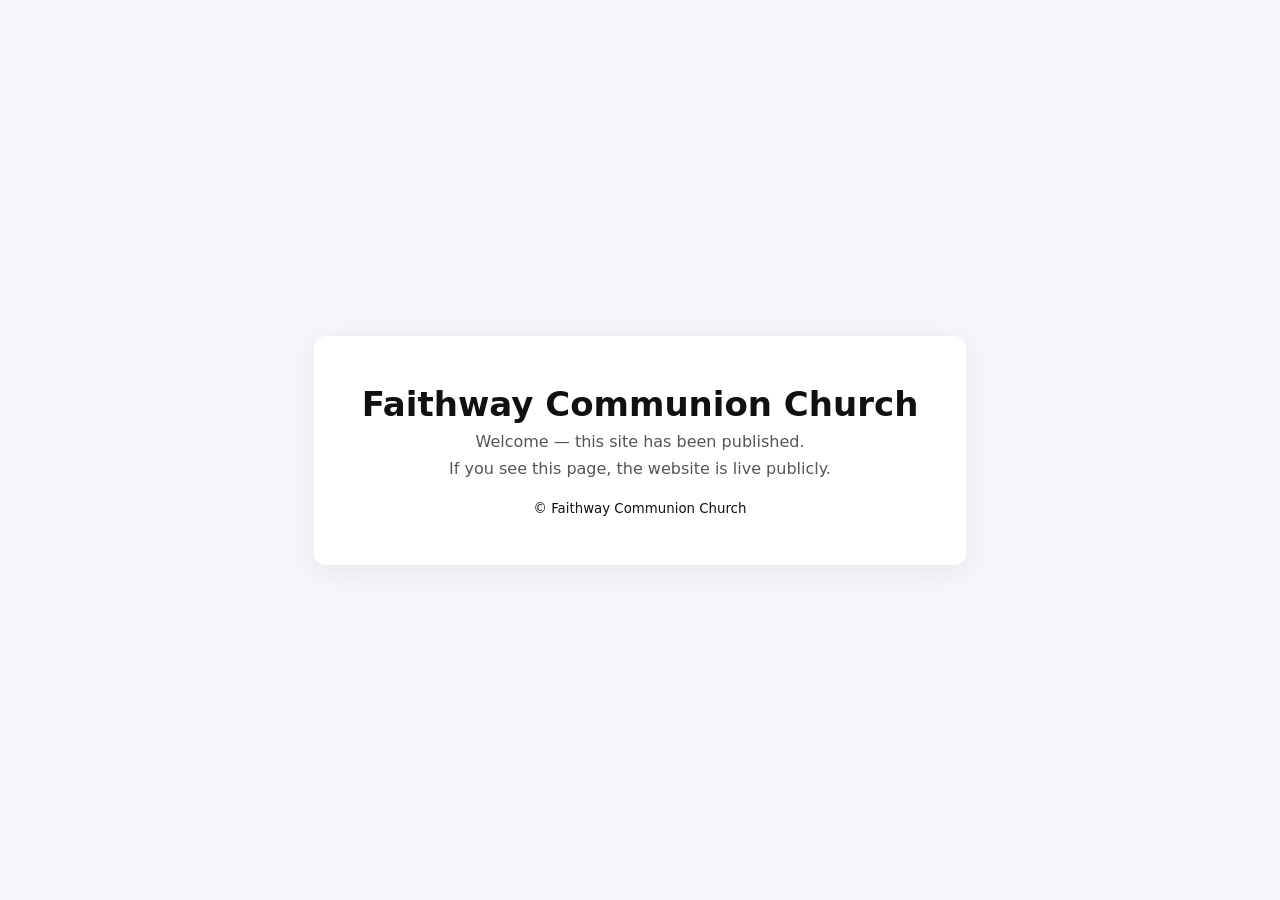
==== index.html @ e1123941 "chore(site): publish scaffold" ====
<!doctype html>
<html lang="en">
  <head>
    <meta charset="utf-8" />
    <meta name="viewport" content="width=device-width,initial-scale=1" />
    <title>Faithway Communion Church</title>
    <link rel="stylesheet" href="styles.css">
  </head>
  <body>
    <main class="wrap">
      <h1>Faithway Communion Church</h1>
      <p>Welcome — this site has been published.</p>
      <p>If you see this page, the website is live publicly.</p>
      <footer>
        <small>© Faithway Communion Church</small>
      </footer>
    </main>
  </body>
</html>
---- styles.css ----
:root{--bg:#f7f7fb;--fg:#111;--muted:#555}
*{box-sizing:border-box}body{font-family:Inter,system-ui,Segoe UI,Roboto,"Helvetica Neue",Arial,sans-serif;margin:0;background:var(--bg);color:var(--fg);display:flex;min-height:100vh;align-items:center;justify-content:center}
.wrap{max-width:720px;padding:48px;text-align:center;background:#fff;border-radius:12px;box-shadow:0 6px 30px rgba(16,24,40,.08)}
h1{margin:0 0 8px;font-size:34px}
p{color:var(--muted);margin:8px 0}
footer{margin-top:20px}
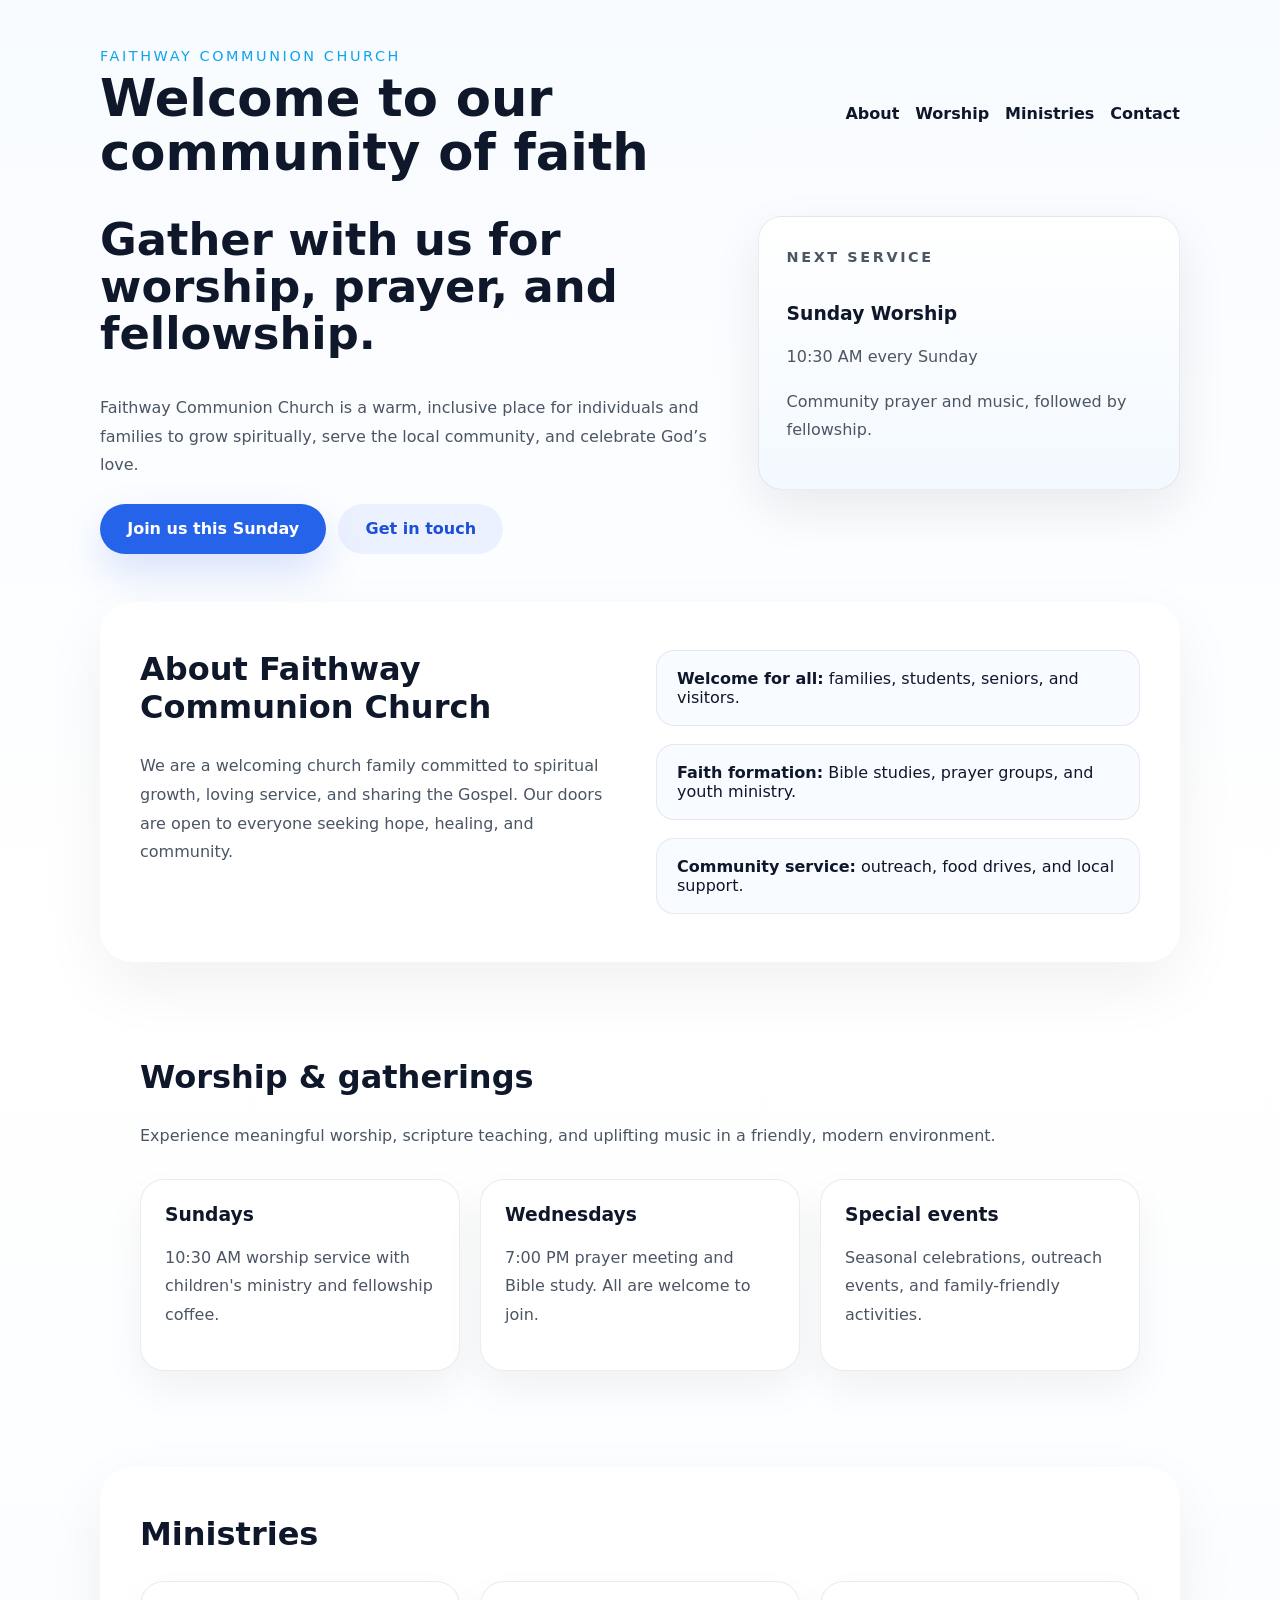
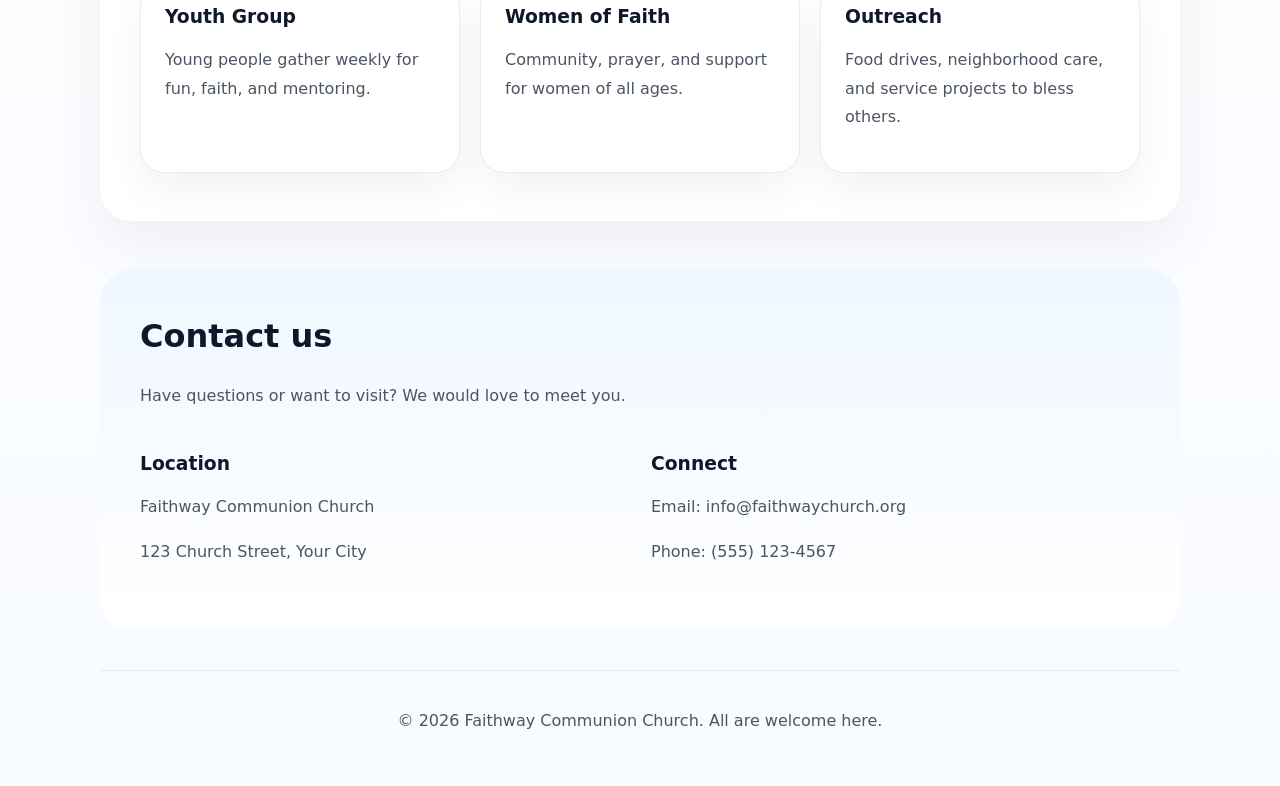
==== commit 2c0ef5b7: "feat: expand site into full church homepage" ====
--- a/index.html
+++ b/index.html
@@ -2,18 +2,122 @@
 <html lang="en">
   <head>
     <meta charset="utf-8" />
-    <meta name="viewport" content="width=device-width,initial-scale=1" />
+    <meta name="viewport" content="width=device-width, initial-scale=1" />
     <title>Faithway Communion Church</title>
-    <link rel="stylesheet" href="styles.css">
+    <meta name="description" content="Faithway Communion Church is a welcoming community of faith, worship, and service. Join us for worship, ministry events, and spiritual growth." />
+    <link rel="stylesheet" href="styles.css" />
   </head>
   <body>
-    <main class="wrap">
-      <h1>Faithway Communion Church</h1>
-      <p>Welcome — this site has been published.</p>
-      <p>If you see this page, the website is live publicly.</p>
-      <footer>
-        <small>© Faithway Communion Church</small>
+    <div class="page-shell">
+      <header class="site-header">
+        <div class="brand">
+          <p class="eyebrow">Faithway Communion Church</p>
+          <h1>Welcome to our community of faith</h1>
+        </div>
+        <nav class="site-nav" aria-label="Main navigation">
+          <a href="#about">About</a>
+          <a href="#worship">Worship</a>
+          <a href="#ministries">Ministries</a>
+          <a href="#contact">Contact</a>
+        </nav>
+      </header>
+
+      <main>
+        <section class="hero">
+          <div>
+            <h2>Gather with us for worship, prayer, and fellowship.</h2>
+            <p>Faithway Communion Church is a warm, inclusive place for individuals and families to grow spiritually, serve the local community, and celebrate God’s love.</p>
+            <div class="hero-actions">
+              <a class="button button-primary" href="#worship">Join us this Sunday</a>
+              <a class="button button-secondary" href="#contact">Get in touch</a>
+            </div>
+          </div>
+          <div class="hero-card">
+            <p class="card-label">Next service</p>
+            <h3>Sunday Worship</h3>
+            <p>10:30 AM every Sunday</p>
+            <p>Community prayer and music, followed by fellowship.</p>
+          </div>
+        </section>
+
+        <section id="about" class="section section-light">
+          <div class="section-grid">
+            <div>
+              <h2>About Faithway Communion Church</h2>
+              <p>We are a welcoming church family committed to spiritual growth, loving service, and sharing the Gospel. Our doors are open to everyone seeking hope, healing, and community.</p>
+            </div>
+            <div>
+              <ul class="feature-list">
+                <li><strong>Welcome for all:</strong> families, students, seniors, and visitors.</li>
+                <li><strong>Faith formation:</strong> Bible studies, prayer groups, and youth ministry.</li>
+                <li><strong>Community service:</strong> outreach, food drives, and local support.</li>
+              </ul>
+            </div>
+          </div>
+        </section>
+
+        <section id="worship" class="section section-dark">
+          <div>
+            <h2>Worship & gatherings</h2>
+            <p>Experience meaningful worship, scripture teaching, and uplifting music in a friendly, modern environment.</p>
+            <div class="card-grid">
+              <article class="info-card">
+                <h3>Sundays</h3>
+                <p>10:30 AM worship service with children's ministry and fellowship coffee.</p>
+              </article>
+              <article class="info-card">
+                <h3>Wednesdays</h3>
+                <p>7:00 PM prayer meeting and Bible study. All are welcome to join.</p>
+              </article>
+              <article class="info-card">
+                <h3>Special events</h3>
+                <p>Seasonal celebrations, outreach events, and family-friendly activities.</p>
+              </article>
+            </div>
+          </div>
+        </section>
+
+        <section id="ministries" class="section section-light">
+          <h2>Ministries</h2>
+          <div class="card-grid">
+            <article class="feature-card">
+              <h3>Youth Group</h3>
+              <p>Young people gather weekly for fun, faith, and mentoring.</p>
+            </article>
+            <article class="feature-card">
+              <h3>Women of Faith</h3>
+              <p>Community, prayer, and support for women of all ages.</p>
+            </article>
+            <article class="feature-card">
+              <h3>Outreach</h3>
+              <p>Food drives, neighborhood care, and service projects to bless others.</p>
+            </article>
+          </div>
+        </section>
+
+        <section id="contact" class="section section-cta">
+          <div>
+            <h2>Contact us</h2>
+            <p>Have questions or want to visit? We would love to meet you.</p>
+            <div class="contact-grid">
+              <div>
+                <h3>Location</h3>
+                <p>Faithway Communion Church</p>
+                <p>123 Church Street, Your City</p>
+              </div>
+              <div>
+                <h3>Connect</h3>
+                <p>Email: info@faithwaychurch.org</p>
+                <p>Phone: (555) 123-4567</p>
+              </div>
+            </div>
+          </div>
+        </section>
+      </main>
+
+      <footer class="site-footer">
+        <p>© 2026 Faithway Communion Church. All are welcome here.</p>
       </footer>
-    </main>
+    </div>
   </body>
 </html>
--- a/styles.css
+++ b/styles.css
@@ -1,6 +1,264 @@
-:root{--bg:#f7f7fb;--fg:#111;--muted:#555}
-*{box-sizing:border-box}body{font-family:Inter,system-ui,Segoe UI,Roboto,"Helvetica Neue",Arial,sans-serif;margin:0;background:var(--bg);color:var(--fg);display:flex;min-height:100vh;align-items:center;justify-content:center}
-.wrap{max-width:720px;padding:48px;text-align:center;background:#fff;border-radius:12px;box-shadow:0 6px 30px rgba(16,24,40,.08)}
-h1{margin:0 0 8px;font-size:34px}
-p{color:var(--muted);margin:8px 0}
-footer{margin-top:20px}
+:root {
+  --bg: #f8fbff;
+  --surface: #ffffff;
+  --surface-strong: #eef4ff;
+  --text: #0f172a;
+  --muted: #4b5563;
+  --primary: #2563eb;
+  --primary-dark: #1d4ed8;
+  --accent: #0ea5e9;
+  --border: rgba(15, 23, 42, 0.08);
+  --radius: 24px;
+}
+
+* {
+  box-sizing: border-box;
+}
+
+html {
+  scroll-behavior: smooth;
+}
+
+body {
+  margin: 0;
+  font-family: Inter, system-ui, -apple-system, BlinkMacSystemFont, "Segoe UI", sans-serif;
+  background: linear-gradient(180deg, #f8fbff 0%, #ffffff 40%, #f8fbff 100%);
+  color: var(--text);
+  min-height: 100vh;
+}
+
+img {
+  max-width: 100%;
+  display: block;
+}
+
+.page-shell {
+  max-width: 1120px;
+  margin: 0 auto;
+  padding: 24px 20px 40px;
+}
+
+.site-header {
+  display: flex;
+  flex-wrap: wrap;
+  justify-content: space-between;
+  gap: 24px;
+  align-items: center;
+  padding: 24px 0 12px;
+}
+
+.brand {
+  max-width: 640px;
+}
+
+.eyebrow {
+  margin: 0 0 8px;
+  font-size: 0.9rem;
+  letter-spacing: 0.18em;
+  text-transform: uppercase;
+  color: var(--accent);
+}
+
+.site-header h1 {
+  margin: 0;
+  font-size: clamp(2.2rem, 4vw, 3.5rem);
+  line-height: 1.05;
+}
+
+.site-nav {
+  display: flex;
+  flex-wrap: wrap;
+  gap: 16px;
+}
+
+.site-nav a {
+  color: var(--text);
+  text-decoration: none;
+  font-weight: 600;
+}
+
+.hero {
+  display: grid;
+  gap: 24px;
+  grid-template-columns: minmax(0, 1.5fr) minmax(300px, 1fr);
+  align-items: start;
+  margin-top: 24px;
+}
+
+.hero h2 {
+  margin-top: 0;
+  font-size: clamp(2rem, 4vw, 2.8rem);
+  line-height: 1.05;
+}
+
+.hero p {
+  max-width: 640px;
+  color: var(--muted);
+  line-height: 1.8;
+}
+
+.hero-actions {
+  display: flex;
+  flex-wrap: wrap;
+  gap: 12px;
+  margin-top: 24px;
+}
+
+.button {
+  display: inline-flex;
+  align-items: center;
+  justify-content: center;
+  padding: 0.95rem 1.7rem;
+  border-radius: 999px;
+  text-decoration: none;
+  font-weight: 700;
+  transition: transform 0.2s ease, box-shadow 0.2s ease;
+}
+
+.button:hover {
+  transform: translateY(-1px);
+}
+
+.button-primary {
+  background: var(--primary);
+  color: #fff;
+  box-shadow: 0 18px 40px rgba(37, 99, 235, 0.18);
+}
+
+.button-secondary {
+  background: rgba(37, 99, 235, 0.08);
+  color: var(--primary-dark);
+}
+
+.hero-card {
+  background: linear-gradient(180deg, #ffffff 0%, #f3f9ff 100%);
+  border: 1px solid var(--border);
+  border-radius: var(--radius);
+  box-shadow: 0 20px 50px rgba(15, 23, 42, 0.08);
+  padding: 28px;
+}
+
+.card-label {
+  margin: 0 0 14px;
+  display: inline-flex;
+  font-size: 0.9rem;
+  font-weight: 700;
+  color: var(--accent);
+  text-transform: uppercase;
+  letter-spacing: 0.18em;
+}
+
+.section {
+  margin-top: 48px;
+  padding: 42px 0;
+}
+
+.section-light {
+  background: #fff;
+  border-radius: 32px;
+  padding: 48px 40px;
+  box-shadow: 0 24px 64px rgba(15, 23, 42, 0.06);
+}
+
+.section-dark {
+  padding: 48px 40px;
+}
+
+.section h2 {
+  margin-top: 0;
+  font-size: 2rem;
+}
+
+.section p {
+  color: var(--muted);
+  line-height: 1.8;
+}
+
+.section-grid {
+  display: grid;
+  gap: 32px;
+  grid-template-columns: repeat(2, minmax(0, 1fr));
+}
+
+.feature-list {
+  list-style: none;
+  padding: 0;
+  margin: 0;
+  display: grid;
+  gap: 18px;
+}
+
+.feature-list li {
+  background: #f8fbff;
+  border: 1px solid var(--border);
+  border-radius: 18px;
+  padding: 18px 20px;
+  color: var(--text);
+}
+
+.card-grid {
+  display: grid;
+  gap: 20px;
+  grid-template-columns: repeat(auto-fit, minmax(220px, 1fr));
+  margin-top: 28px;
+}
+
+.info-card,
+.feature-card {
+  background: #fff;
+  border: 1px solid var(--border);
+  border-radius: 24px;
+  padding: 24px;
+  box-shadow: 0 18px 40px rgba(15, 23, 42, 0.05);
+}
+
+.info-card h3,
+.feature-card h3 {
+  margin-top: 0;
+}
+
+.section-cta {
+  background: linear-gradient(180deg, #eff7ff 0%, #ffffff 100%);
+  border-radius: 32px;
+  padding: 48px 40px;
+}
+
+.contact-grid {
+  display: grid;
+  gap: 22px;
+  grid-template-columns: repeat(auto-fit, minmax(240px, 1fr));
+  margin-top: 24px;
+}
+
+.site-footer {
+  margin-top: 40px;
+  padding-top: 24px;
+  border-top: 1px solid rgba(15, 23, 42, 0.08);
+  text-align: center;
+  color: var(--muted);
+}
+
+@media (max-width: 840px) {
+  .hero {
+    grid-template-columns: 1fr;
+  }
+
+  .section-grid {
+    grid-template-columns: 1fr;
+  }
+}
+
+@media (max-width: 640px) {
+  .site-header {
+    padding-top: 0;
+  }
+
+  .site-nav {
+    width: 100%;
+    justify-content: start;
+  }
+
+  .hero-card {
+    padding: 22px;
+  }
+}
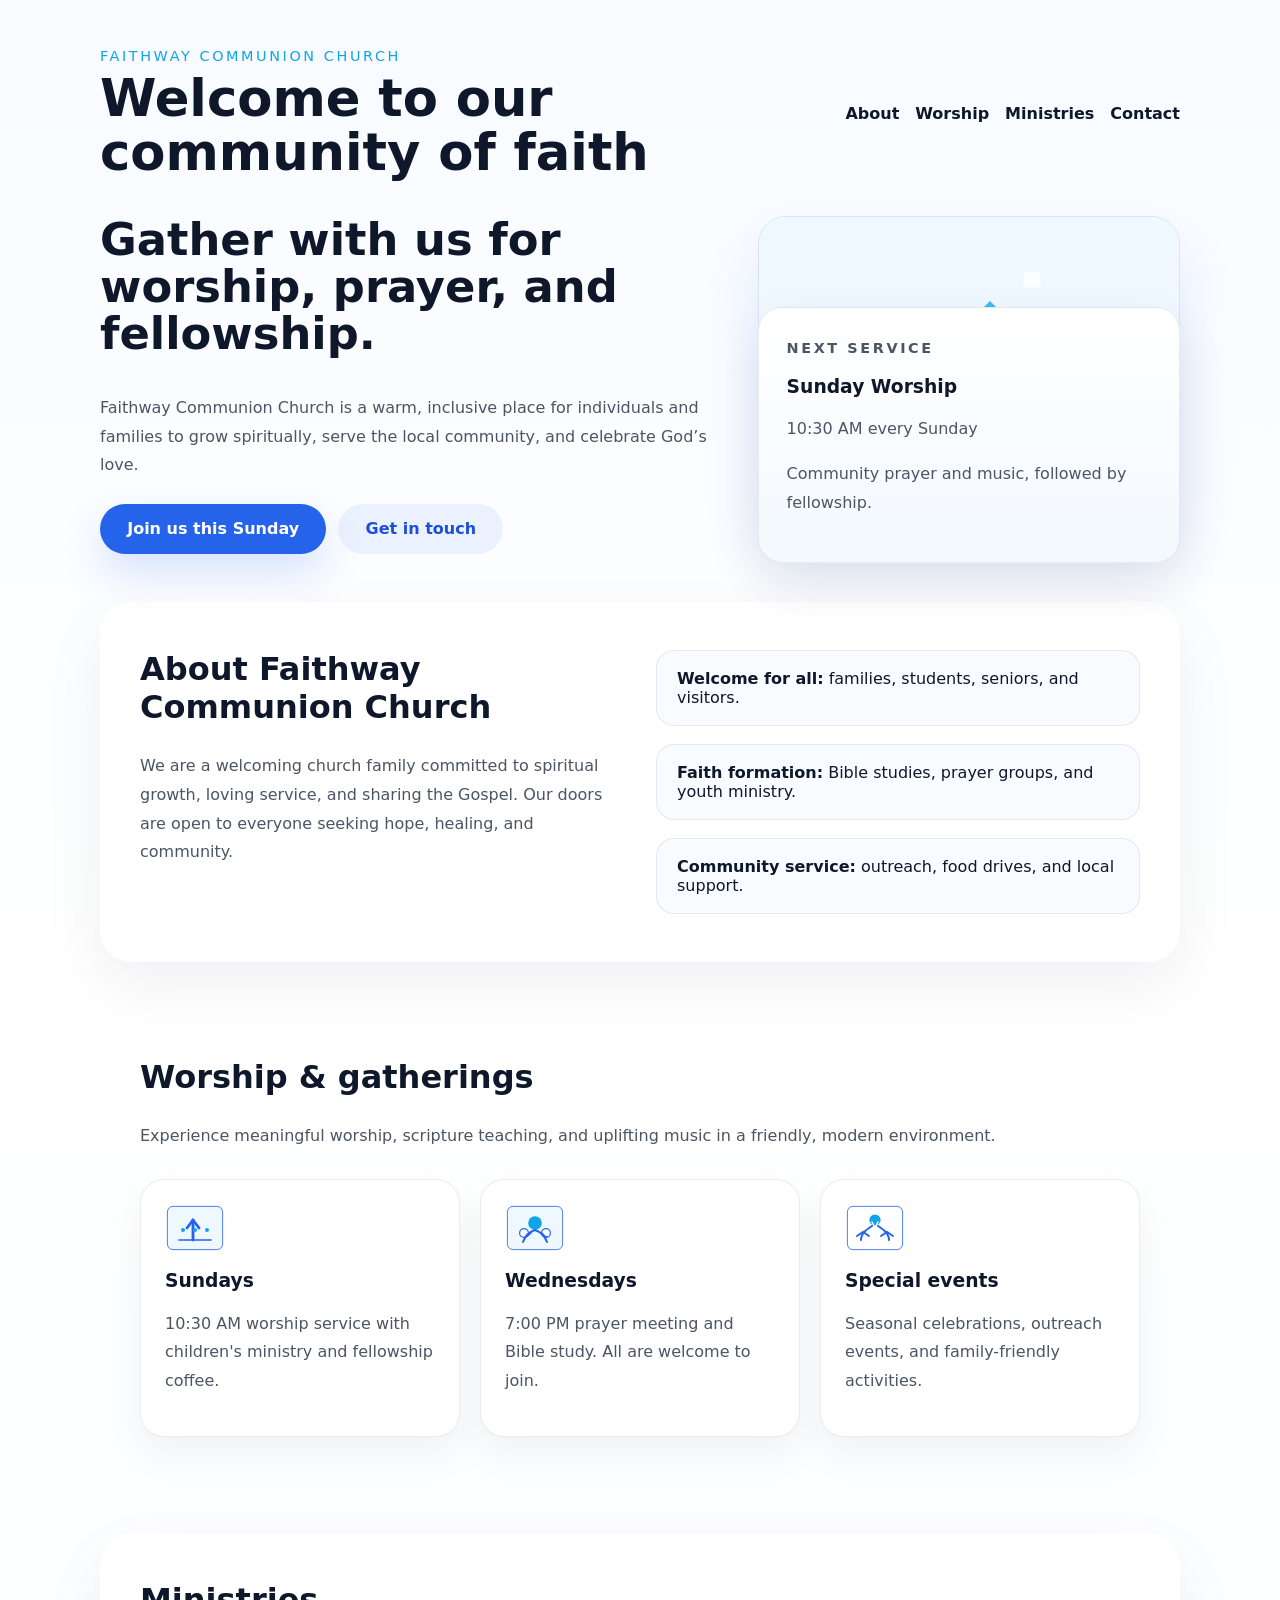
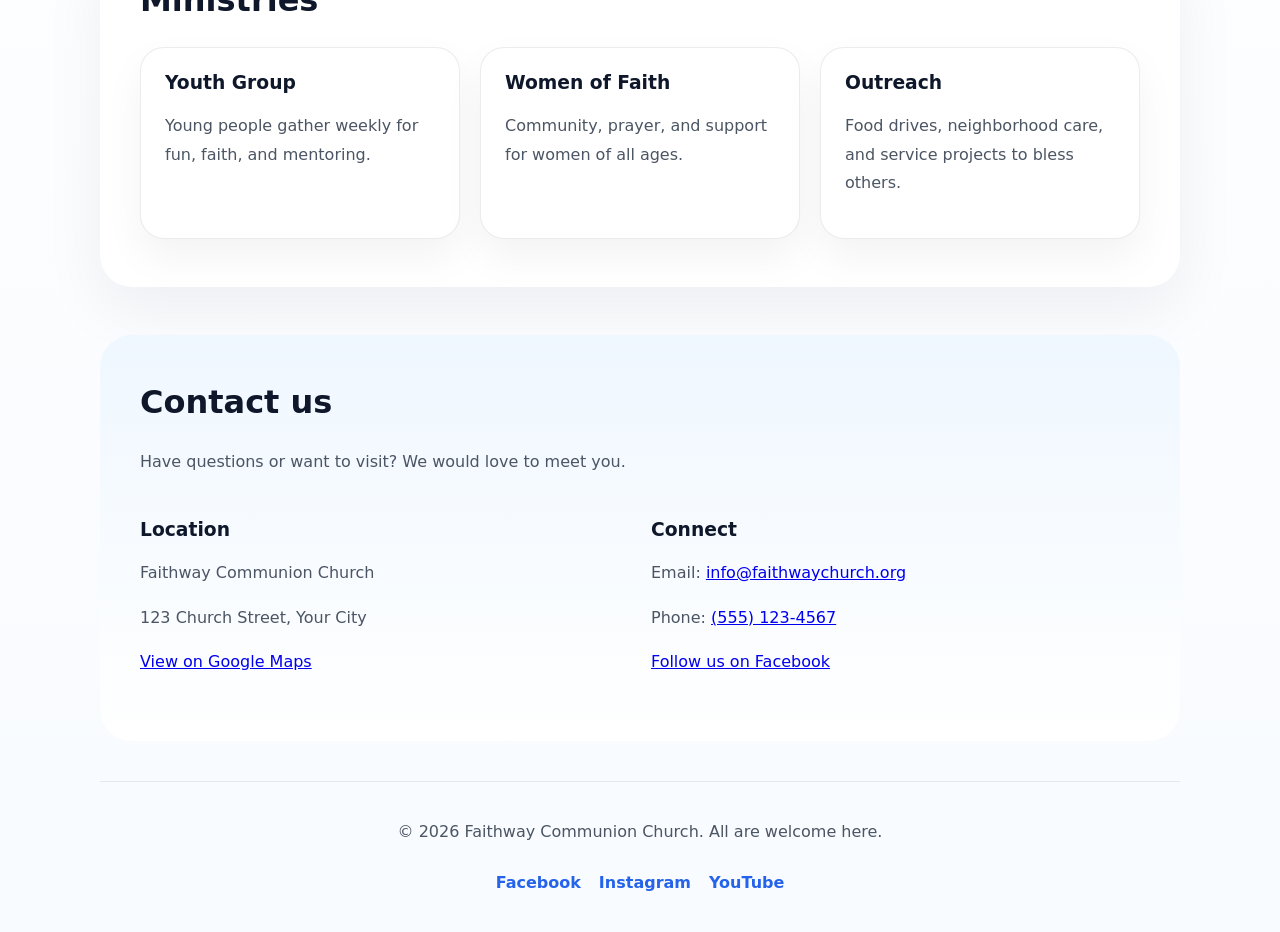
==== commit b63426a1: "feat: include site images and external links for full planned design" ====
--- a/index.html
+++ b/index.html
@@ -32,11 +32,14 @@
               <a class="button button-secondary" href="#contact">Get in touch</a>
             </div>
           </div>
-          <div class="hero-card">
-            <p class="card-label">Next service</p>
-            <h3>Sunday Worship</h3>
-            <p>10:30 AM every Sunday</p>
-            <p>Community prayer and music, followed by fellowship.</p>
+          <div class="hero-visual">
+            <img src="assets/hero.svg" alt="Illustration of a church community" />
+            <div class="hero-card">
+              <p class="card-label">Next service</p>
+              <h3>Sunday Worship</h3>
+              <p>10:30 AM every Sunday</p>
+              <p>Community prayer and music, followed by fellowship.</p>
+            </div>
           </div>
         </section>
 
@@ -62,14 +65,17 @@
             <p>Experience meaningful worship, scripture teaching, and uplifting music in a friendly, modern environment.</p>
             <div class="card-grid">
               <article class="info-card">
+                <img src="assets/worship.svg" alt="Worship icon" class="card-icon" />
                 <h3>Sundays</h3>
                 <p>10:30 AM worship service with children's ministry and fellowship coffee.</p>
               </article>
               <article class="info-card">
+                <img src="assets/community.svg" alt="Community icon" class="card-icon" />
                 <h3>Wednesdays</h3>
                 <p>7:00 PM prayer meeting and Bible study. All are welcome to join.</p>
               </article>
               <article class="info-card">
+                <img src="assets/outreach.svg" alt="Outreach icon" class="card-icon" />
                 <h3>Special events</h3>
                 <p>Seasonal celebrations, outreach events, and family-friendly activities.</p>
               </article>
@@ -104,11 +110,13 @@
                 <h3>Location</h3>
                 <p>Faithway Communion Church</p>
                 <p>123 Church Street, Your City</p>
+                <p><a href="https://maps.google.com?q=123+Church+Street" target="_blank" rel="noopener">View on Google Maps</a></p>
               </div>
               <div>
                 <h3>Connect</h3>
-                <p>Email: info@faithwaychurch.org</p>
-                <p>Phone: (555) 123-4567</p>
+                <p>Email: <a href="mailto:info@faithwaychurch.org">info@faithwaychurch.org</a></p>
+                <p>Phone: <a href="tel:+15551234567">(555) 123-4567</a></p>
+                <p><a href="https://www.facebook.com/faithwaycommunionchurch" target="_blank" rel="noopener">Follow us on Facebook</a></p>
               </div>
             </div>
           </div>
@@ -116,7 +124,14 @@
       </main>
 
       <footer class="site-footer">
-        <p>© 2026 Faithway Communion Church. All are welcome here.</p>
+        <div class="footer-grid">
+          <p>© 2026 Faithway Communion Church. All are welcome here.</p>
+          <div class="social-links">
+            <a href="https://www.facebook.com/faithwaycommunionchurch" target="_blank" rel="noopener">Facebook</a>
+            <a href="https://www.instagram.com/faithwaycommunionchurch" target="_blank" rel="noopener">Instagram</a>
+            <a href="https://www.youtube.com" target="_blank" rel="noopener">YouTube</a>
+          </div>
+        </div>
       </footer>
     </div>
   </body>
--- a/styles.css
+++ b/styles.css
@@ -51,6 +51,14 @@
   max-width: 640px;
 }
 
+.site-nav a {
+  transition: color 0.2s ease;
+}
+
+.site-nav a:hover {
+  color: var(--primary);
+}
+
 .eyebrow {
   margin: 0 0 8px;
   font-size: 0.9rem;
@@ -80,7 +88,7 @@
 .hero {
   display: grid;
   gap: 24px;
-  grid-template-columns: minmax(0, 1.5fr) minmax(300px, 1fr);
+  grid-template-columns: minmax(0, 1.5fr) minmax(320px, 1fr);
   align-items: start;
   margin-top: 24px;
 }
@@ -89,6 +97,33 @@
   margin-top: 0;
   font-size: clamp(2rem, 4vw, 2.8rem);
   line-height: 1.05;
+}
+
+.hero-visual {
+  position: relative;
+}
+
+.hero-visual img {
+  width: 100%;
+  border-radius: 28px;
+  border: 1px solid rgba(37, 99, 235, 0.16);
+  box-shadow: 0 30px 60px rgba(37, 99, 235, 0.12);
+}
+
+.hero-card {
+  position: absolute;
+  bottom: -30px;
+  left: 0;
+  right: 0;
+  background: rgba(255, 255, 255, 0.98);
+  border: 1px solid rgba(15, 23, 42, 0.08);
+  border-radius: 28px;
+  padding: 26px;
+  box-shadow: 0 30px 60px rgba(15, 23, 42, 0.08);
+}
+
+.hero-card h3 {
+  margin-top: 0;
 }
 
 .hero p {
@@ -212,6 +247,11 @@
   box-shadow: 0 18px 40px rgba(15, 23, 42, 0.05);
 }
 
+.card-icon {
+  width: 60px;
+  margin-bottom: 18px;
+}
+
 .info-card h3,
 .feature-card h3 {
   margin-top: 0;
@@ -238,6 +278,29 @@
   color: var(--muted);
 }
 
+.footer-grid {
+  display: grid;
+  gap: 16px;
+  justify-items: center;
+}
+
+.social-links {
+  display: flex;
+  gap: 18px;
+  flex-wrap: wrap;
+  justify-content: center;
+}
+
+.social-links a {
+  color: var(--primary);
+  text-decoration: none;
+  font-weight: 600;
+}
+
+.social-links a:hover {
+  text-decoration: underline;
+}
+
 @media (max-width: 840px) {
   .hero {
     grid-template-columns: 1fr;
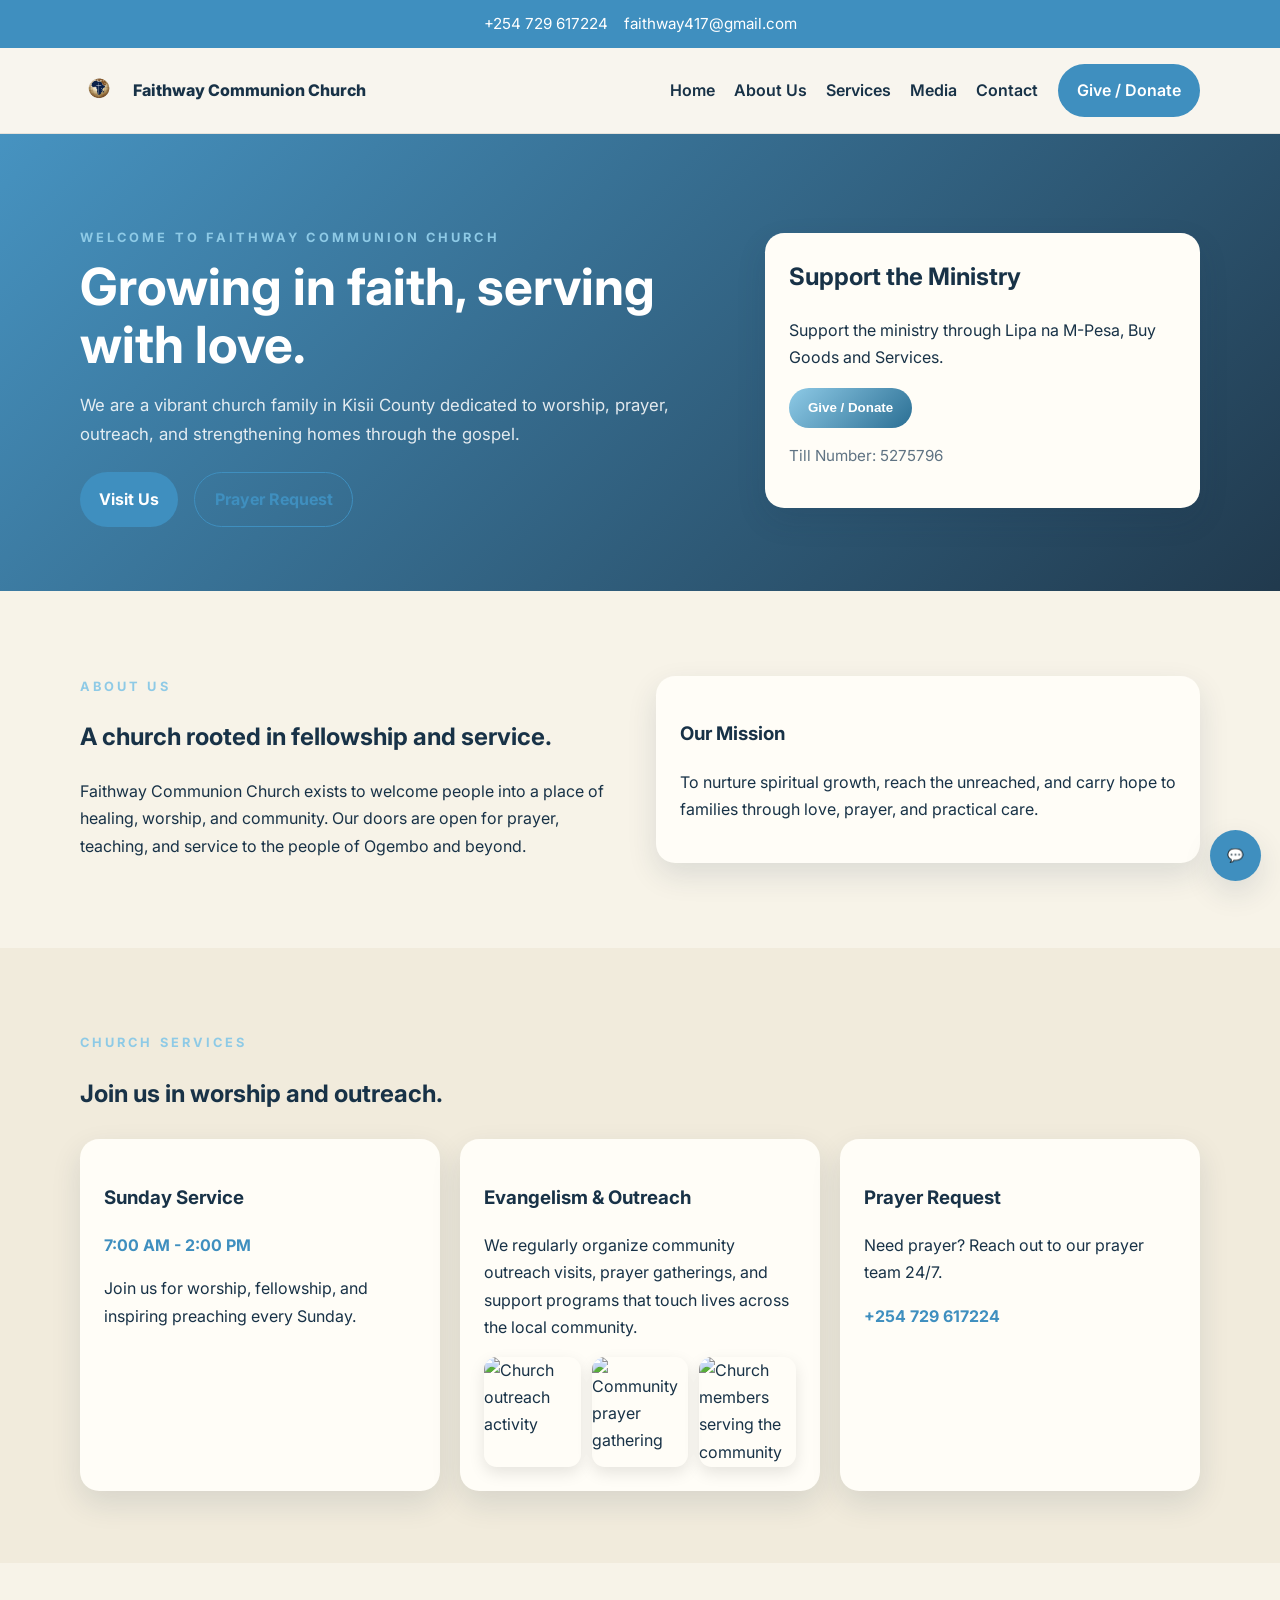
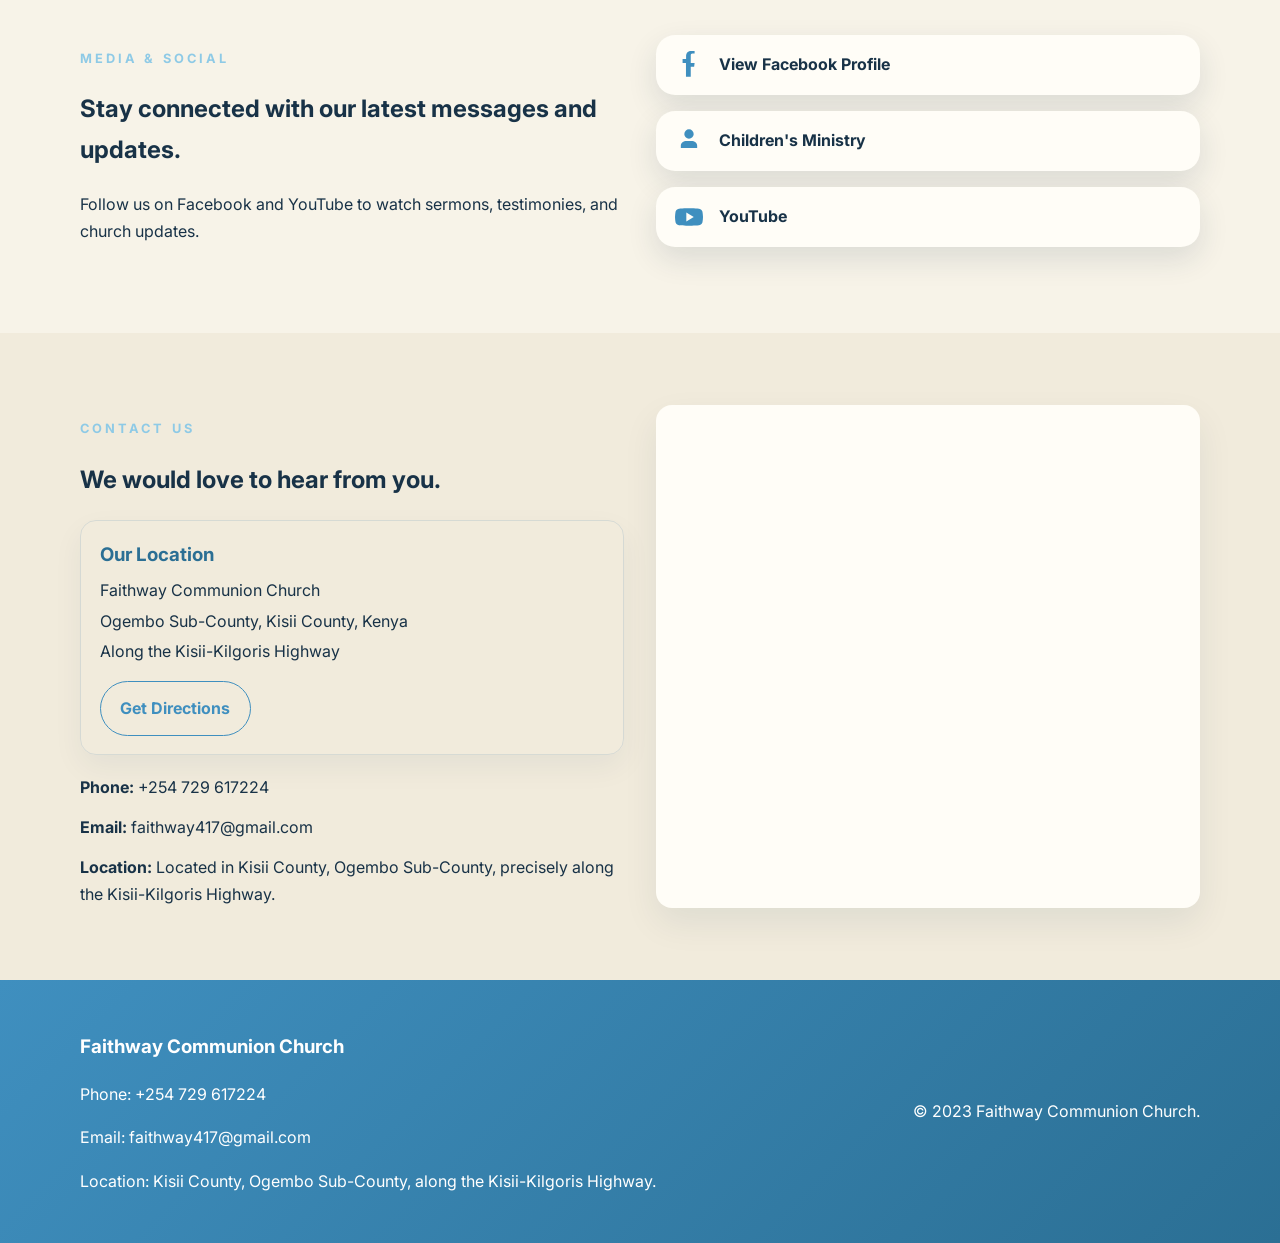
==== commit 58e7ba23: "Restore original site design and publish" ====
--- a/index.html
+++ b/index.html
@@ -1,138 +1,227 @@
-<!doctype html>
+<!DOCTYPE html>
 <html lang="en">
   <head>
-    <meta charset="utf-8" />
-    <meta name="viewport" content="width=device-width, initial-scale=1" />
+    <meta charset="UTF-8" />
+    <meta name="viewport" content="width=device-width, initial-scale=1.0" />
+    <meta
+      name="description"
+      content="Faithway Communion Church is a welcoming place of worship, prayer, outreach, and community service in Ogembo, Kisii County."
+    />
     <title>Faithway Communion Church</title>
-    <meta name="description" content="Faithway Communion Church is a welcoming community of faith, worship, and service. Join us for worship, ministry events, and spiritual growth." />
+    <link rel="preconnect" href="https://fonts.googleapis.com" />
+    <link rel="preconnect" href="https://fonts.gstatic.com" crossorigin />
+    <link
+      href="https://fonts.googleapis.com/css2?family=Inter:wght@400;500;600;700;800&display=swap"
+      rel="stylesheet"
+    />
     <link rel="stylesheet" href="styles.css" />
   </head>
   <body>
-    <div class="page-shell">
-      <header class="site-header">
-        <div class="brand">
-          <p class="eyebrow">Faithway Communion Church</p>
-          <h1>Welcome to our community of faith</h1>
-        </div>
-        <nav class="site-nav" aria-label="Main navigation">
-          <a href="#about">About</a>
-          <a href="#worship">Worship</a>
-          <a href="#ministries">Ministries</a>
+    <header class="site-header">
+      <div class="top-bar">
+        <a href="tel:+254729617224">+254 729 617224</a>
+        <a href="mailto:faithway417@gmail.com">faithway417@gmail.com</a>
+      </div>
+      <nav class="nav container" aria-label="Primary Navigation">
+        <a class="brand" href="#home">
+          <img class="brand-logo" src="company%20logo%20brand%20logo%20alphabet%20logo%20-%20Made%20with%20PosterMyWall.png" alt="Faithway Communion Church logo" />
+          <span>Faithway Communion Church</span>
+        </a>
+        <button class="nav-toggle" aria-expanded="false" aria-label="Toggle navigation">
+          <span></span>
+          <span></span>
+          <span></span>
+        </button>
+        <div class="nav-links">
+          <a href="#home">Home</a>
+          <a href="#about">About Us</a>
+          <a href="#services">Services</a>
+          <a href="#media">Media</a>
           <a href="#contact">Contact</a>
-        </nav>
-      </header>
-
-      <main>
-        <section class="hero">
-          <div>
-            <h2>Gather with us for worship, prayer, and fellowship.</h2>
-            <p>Faithway Communion Church is a warm, inclusive place for individuals and families to grow spiritually, serve the local community, and celebrate God’s love.</p>
+          <a class="donate-btn" href="#donate">Give / Donate</a>
+        </div>
+      </nav>
+    </header>
+
+    <main id="home">
+      <section class="hero">
+        <div class="container hero-content">
+          <div>
+            <p class="eyebrow">Welcome to Faithway Communion Church</p>
+            <h1>Growing in faith, serving with love.</h1>
+            <p class="hero-text">
+              We are a vibrant church family in Kisii County dedicated to worship, prayer,
+              outreach, and strengthening homes through the gospel.
+            </p>
             <div class="hero-actions">
-              <a class="button button-primary" href="#worship">Join us this Sunday</a>
-              <a class="button button-secondary" href="#contact">Get in touch</a>
+              <a class="btn btn-primary" href="#contact">Visit Us</a>
+              <a class="btn btn-secondary" href="#prayer">Prayer Request</a>
             </div>
           </div>
-          <div class="hero-visual">
-            <img src="assets/hero.svg" alt="Illustration of a church community" />
-            <div class="hero-card">
-              <p class="card-label">Next service</p>
-              <h3>Sunday Worship</h3>
-              <p>10:30 AM every Sunday</p>
-              <p>Community prayer and music, followed by fellowship.</p>
+          <div class="hero-card" id="donate">
+            <h2>Support the Ministry</h2>
+            <p>Support the ministry through Lipa na M-Pesa, Buy Goods and Services.</p>
+            <button class="btn btn-gold donate-action">Give / Donate</button>
+            <p class="small-note">Till Number: 5275796</p>
+          </div>
+        </div>
+      </section>
+
+      <section class="section" id="about">
+        <div class="container section-grid">
+          <div>
+            <p class="eyebrow">About Us</p>
+            <h2>A church rooted in fellowship and service.</h2>
+            <p>
+              Faithway Communion Church exists to welcome people into a place of healing,
+              worship, and community. Our doors are open for prayer, teaching, and service
+              to the people of Ogembo and beyond.
+            </p>
+          </div>
+          <div class="info-card">
+            <h3>Our Mission</h3>
+            <p>
+              To nurture spiritual growth, reach the unreached, and carry hope to families
+              through love, prayer, and practical care.
+            </p>
+          </div>
+        </div>
+      </section>
+
+      <section class="section section-alt" id="services">
+        <div class="container">
+          <p class="eyebrow">Church Services</p>
+          <h2>Join us in worship and outreach.</h2>
+          <div class="card-grid">
+            <article class="info-card">
+              <h3>Sunday Service</h3>
+              <p class="service-time">7:00 AM - 2:00 PM</p>
+              <p>Join us for worship, fellowship, and inspiring preaching every Sunday.</p>
+            </article>
+            <article class="info-card">
+              <h3>Evangelism & Outreach</h3>
+              <p>We regularly organize community outreach visits, prayer gatherings, and support programs that touch lives across the local community.</p>
+              <div class="outreach-gallery">
+                <img src="sinto%20(11%20of%20153).jpg" alt="Church outreach activity" />
+                <img src="sinto%20(51%20of%20153).jpg" alt="Community prayer gathering" />
+                <img src="sinto%20(99%20of%20153).jpg" alt="Church members serving the community" />
+              </div>
+            </article>
+            <article class="info-card" id="prayer">
+              <h3>Prayer Request</h3>
+              <p>Need prayer? Reach out to our prayer team 24/7.</p>
+              <a class="phone-link" href="tel:+254729617224">+254 729 617224</a>
+            </article>
+          </div>
+        </div>
+      </section>
+
+      <section class="section" id="media">
+        <div class="container section-grid media-grid">
+          <div>
+            <p class="eyebrow">Media & Social</p>
+            <h2>Stay connected with our latest messages and updates.</h2>
+            <p>
+              Follow us on Facebook and YouTube to watch sermons, testimonies, and church updates.
+            </p>
+          </div>
+          <div class="social-links">
+            <a href="https://www.facebook.com/profile.php?id=100092110151006" target="_blank" rel="noopener noreferrer" class="social-card" aria-label="View Facebook profile">
+              <svg viewBox="0 0 24 24" aria-hidden="true">
+                <path d="M13.5 22v-8.5h2.9l.4-3.3h-3.3V3.8c0-.9.3-1.6 1.6-1.6h1.7V.1C16.3.1 15.2 0 13.9 0c-2.6 0-4.4 1.6-4.4 4.4v2.5H6.5v3.3h2.9V22h4.1Z"/>
+              </svg>
+              <span>View Facebook Profile</span>
+            </a>
+            <a href="children-ministry.html" class="social-card" aria-label="Children's Ministry">
+              <svg viewBox="0 0 24 24" aria-hidden="true">
+                <path d="M12 2a4 4 0 0 1 4 4c0 2.2-1.8 4-4 4s-4-1.8-4-4a4 4 0 0 1 4-4Zm-7 14c0-2.2 2.2-4 5-4h4c2.8 0 5 1.8 5 4v2H5v-2Z"/>
+              </svg>
+              <span>Children's Ministry</span>
+            </a>
+            <a href="https://www.youtube.com/" target="_blank" rel="noreferrer" class="social-card" aria-label="YouTube">
+              <svg viewBox="0 0 24 24" aria-hidden="true">
+                <path d="M23.5 7.2a3 3 0 0 0-2.1-2.1C19.7 4.5 12 4.5 12 4.5s-7.7 0-9.4.6A3 3 0 0 0 .5 7.2 31.4 31.4 0 0 0 0 12a31.4 31.4 0 0 0 .5 4.8 3 3 0 0 0 2.1 2.1c1.7.6 9.4.6 9.4.6s7.7 0 9.4-.6a3 3 0 0 0 2.1-2.1c.3-1.6.5-3.2.5-4.8a31.4 31.4 0 0 0-.5-4.8ZM9.7 15.8V8.2l6.4 3.8-6.4 3.8Z"/>
+              </svg>
+              <span>YouTube</span>
+            </a>
+          </div>
+        </div>
+      </section>
+
+      <section class="section section-alt" id="contact">
+        <div class="container contact-grid">
+          <div>
+            <p class="eyebrow">Contact Us</p>
+            <h2>We would love to hear from you.</h2>
+            <div class="location-card">
+              <h3>Our Location</h3>
+              <p>Faithway Communion Church</p>
+              <p>Ogembo Sub-County, Kisii County, Kenya</p>
+              <p>Along the Kisii-Kilgoris Highway</p>
+              <a
+                class="btn btn-secondary directions-link"
+                href="https://www.google.com/maps/search/?api=1&query=Faithway+Communion+Church+Ogembo+Kisii+Kenya"
+                target="_blank"
+                rel="noopener noreferrer"
+              >
+                Get Directions
+              </a>
             </div>
-          </div>
-        </section>
-
-        <section id="about" class="section section-light">
-          <div class="section-grid">
-            <div>
-              <h2>About Faithway Communion Church</h2>
-              <p>We are a welcoming church family committed to spiritual growth, loving service, and sharing the Gospel. Our doors are open to everyone seeking hope, healing, and community.</p>
-            </div>
-            <div>
-              <ul class="feature-list">
-                <li><strong>Welcome for all:</strong> families, students, seniors, and visitors.</li>
-                <li><strong>Faith formation:</strong> Bible studies, prayer groups, and youth ministry.</li>
-                <li><strong>Community service:</strong> outreach, food drives, and local support.</li>
-              </ul>
-            </div>
-          </div>
-        </section>
-
-        <section id="worship" class="section section-dark">
-          <div>
-            <h2>Worship & gatherings</h2>
-            <p>Experience meaningful worship, scripture teaching, and uplifting music in a friendly, modern environment.</p>
-            <div class="card-grid">
-              <article class="info-card">
-                <img src="assets/worship.svg" alt="Worship icon" class="card-icon" />
-                <h3>Sundays</h3>
-                <p>10:30 AM worship service with children's ministry and fellowship coffee.</p>
-              </article>
-              <article class="info-card">
-                <img src="assets/community.svg" alt="Community icon" class="card-icon" />
-                <h3>Wednesdays</h3>
-                <p>7:00 PM prayer meeting and Bible study. All are welcome to join.</p>
-              </article>
-              <article class="info-card">
-                <img src="assets/outreach.svg" alt="Outreach icon" class="card-icon" />
-                <h3>Special events</h3>
-                <p>Seasonal celebrations, outreach events, and family-friendly activities.</p>
-              </article>
-            </div>
-          </div>
-        </section>
-
-        <section id="ministries" class="section section-light">
-          <h2>Ministries</h2>
-          <div class="card-grid">
-            <article class="feature-card">
-              <h3>Youth Group</h3>
-              <p>Young people gather weekly for fun, faith, and mentoring.</p>
-            </article>
-            <article class="feature-card">
-              <h3>Women of Faith</h3>
-              <p>Community, prayer, and support for women of all ages.</p>
-            </article>
-            <article class="feature-card">
-              <h3>Outreach</h3>
-              <p>Food drives, neighborhood care, and service projects to bless others.</p>
-            </article>
-          </div>
-        </section>
-
-        <section id="contact" class="section section-cta">
-          <div>
-            <h2>Contact us</h2>
-            <p>Have questions or want to visit? We would love to meet you.</p>
-            <div class="contact-grid">
-              <div>
-                <h3>Location</h3>
-                <p>Faithway Communion Church</p>
-                <p>123 Church Street, Your City</p>
-                <p><a href="https://maps.google.com?q=123+Church+Street" target="_blank" rel="noopener">View on Google Maps</a></p>
-              </div>
-              <div>
-                <h3>Connect</h3>
-                <p>Email: <a href="mailto:info@faithwaychurch.org">info@faithwaychurch.org</a></p>
-                <p>Phone: <a href="tel:+15551234567">(555) 123-4567</a></p>
-                <p><a href="https://www.facebook.com/faithwaycommunionchurch" target="_blank" rel="noopener">Follow us on Facebook</a></p>
-              </div>
-            </div>
-          </div>
-        </section>
-      </main>
-
-      <footer class="site-footer">
-        <div class="footer-grid">
-          <p>© 2026 Faithway Communion Church. All are welcome here.</p>
-          <div class="social-links">
-            <a href="https://www.facebook.com/faithwaycommunionchurch" target="_blank" rel="noopener">Facebook</a>
-            <a href="https://www.instagram.com/faithwaycommunionchurch" target="_blank" rel="noopener">Instagram</a>
-            <a href="https://www.youtube.com" target="_blank" rel="noopener">YouTube</a>
-          </div>
-        </div>
-      </footer>
+            <ul class="contact-list">
+              <li><strong>Phone:</strong> <a href="tel:+254729617224">+254 729 617224</a></li>
+              <li><strong>Email:</strong> <a href="mailto:faithway417@gmail.com">faithway417@gmail.com</a></li>
+              <li><strong>Location:</strong> Located in Kisii County, Ogembo Sub-County, precisely along the Kisii-Kilgoris Highway.</li>
+            </ul>
+          </div>
+          <div class="map-card">
+            <iframe
+              title="Faithway Communion Church Location"
+              src="https://www.google.com/maps?q=Ogembo%20Kisii%20Kenya&output=embed"
+              loading="lazy"
+              referrerpolicy="no-referrer-when-downgrade"
+            ></iframe>
+          </div>
+        </div>
+      </section>
+    </main>
+
+    <footer class="site-footer">
+      <div class="container footer-content">
+        <div>
+          <h3>Faithway Communion Church</h3>
+          <p>Phone: <a href="tel:+254729617224">+254 729 617224</a></p>
+          <p>Email: <a href="mailto:faithway417@gmail.com">faithway417@gmail.com</a></p>
+          <p>Location: Kisii County, Ogembo Sub-County, along the Kisii-Kilgoris Highway.</p>
+        </div>
+        <p>© 2023 Faithway Communion Church.</p>
+      </div>
+    </footer>
+
+    <button class="chat-toggle" aria-label="Open chat">💬</button>
+
+    <div class="chat-modal" role="dialog" aria-modal="true" aria-labelledby="chat-title">
+      <div class="chat-panel">
+        <button class="close-chat" aria-label="Close chat">×</button>
+        <h3 id="chat-title">Live Chat</h3>
+        <p>Speak with our church team and share your prayer request or inquiry.</p>
+        <form class="chat-form">
+          <input type="text" name="name" placeholder="Your name" required />
+          <input type="email" name="email" placeholder="Your email" required />
+          <textarea name="message" rows="4" placeholder="How can we help?" required></textarea>
+          <button type="submit" class="btn btn-primary">Send Message</button>
+        </form>
+      </div>
     </div>
+
+    <div class="modal" role="dialog" aria-modal="true" aria-labelledby="donate-title">
+      <div class="modal-panel">
+        <button class="close-modal" aria-label="Close donation">×</button>
+        <h3 id="donate-title">Support the Ministry</h3>
+        <p>Send offerings via <strong>Lipa na M-Pesa, Buy Goods and Services</strong> to till number <strong>5275796</strong>.</p>
+        <a class="btn btn-gold" href="tel:+254729617224">Call to Confirm</a>
+      </div>
+    </div>
+
+    <script src="script.js"></script>
   </body>
 </html>
--- a/styles.css
+++ b/styles.css
@@ -1,14 +1,12 @@
 :root {
-  --bg: #f8fbff;
-  --surface: #ffffff;
-  --surface-strong: #eef4ff;
-  --text: #0f172a;
-  --muted: #4b5563;
-  --primary: #2563eb;
-  --primary-dark: #1d4ed8;
-  --accent: #0ea5e9;
-  --border: rgba(15, 23, 42, 0.08);
-  --radius: 24px;
+  --bg: #f7f3e8;
+  --surface: #fffdf7;
+  --text: #183247;
+  --muted: #5f7383;
+  --primary: #3f8fbf;
+  --accent: #8ecae6;
+  --accent-dark: #2b6f94;
+  --shadow: 0 12px 30px rgba(24, 50, 71, 0.12);
 }
 
 * {
@@ -21,307 +19,504 @@
 
 body {
   margin: 0;
-  font-family: Inter, system-ui, -apple-system, BlinkMacSystemFont, "Segoe UI", sans-serif;
-  background: linear-gradient(180deg, #f8fbff 0%, #ffffff 40%, #f8fbff 100%);
+  font-family: 'Inter', sans-serif;
   color: var(--text);
-  min-height: 100vh;
-}
-
-img {
+  background: var(--bg);
+  line-height: 1.7;
+}
+
+a {
+  color: inherit;
+  text-decoration: none;
+}
+
+img,
+iframe {
   max-width: 100%;
+}
+
+.container {
+  width: min(1120px, calc(100% - 2rem));
+  margin: 0 auto;
+}
+
+.site-header {
+  position: sticky;
+  top: 0;
+  z-index: 100;
+  background: rgba(248, 245, 239, 0.95);
+  backdrop-filter: blur(10px);
+  border-bottom: 1px solid rgba(0, 0, 0, 0.08);
+}
+
+.top-bar {
+  display: flex;
+  justify-content: center;
+  gap: 1rem;
+  padding: 0.7rem 1rem;
+  background: var(--primary);
+  color: white;
+  font-size: 0.95rem;
+}
+
+.top-bar a {
+  color: white;
+}
+
+.nav {
+  display: flex;
+  align-items: center;
+  justify-content: space-between;
+  padding: 1rem 0;
+}
+
+.brand {
+  display: flex;
+  align-items: center;
+  gap: 0.7rem;
+  font-weight: 800;
+  font-size: 1rem;
+}
+
+.brand-logo {
+  width: 2.6rem;
+  height: 2.6rem;
+  object-fit: contain;
+  border-radius: 0.6rem;
+}
+
+.nav-links {
+  display: flex;
+  align-items: center;
+  gap: 1.2rem;
+}
+
+.nav-links a {
+  font-weight: 600;
+}
+
+.nav-toggle {
+  display: none;
+  background: none;
+  border: none;
+  cursor: pointer;
+}
+
+.nav-toggle span {
   display: block;
-}
-
-.page-shell {
-  max-width: 1120px;
-  margin: 0 auto;
-  padding: 24px 20px 40px;
-}
-
-.site-header {
-  display: flex;
-  flex-wrap: wrap;
-  justify-content: space-between;
-  gap: 24px;
-  align-items: center;
-  padding: 24px 0 12px;
-}
-
-.brand {
-  max-width: 640px;
-}
-
-.site-nav a {
-  transition: color 0.2s ease;
-}
-
-.site-nav a:hover {
+  width: 24px;
+  height: 2px;
+  background: var(--text);
+  margin: 4px 0;
+}
+
+.donate-btn,
+.btn {
+  display: inline-flex;
+  align-items: center;
+  justify-content: center;
+  border-radius: 999px;
+  padding: 0.8rem 1.2rem;
+  font-weight: 700;
+  border: none;
+  cursor: pointer;
+  transition: transform 0.2s ease, box-shadow 0.2s ease;
+}
+
+.donate-btn,
+.btn-primary {
+  background: var(--primary);
+  color: white;
+}
+
+.btn-secondary {
+  background: transparent;
+  border: 1px solid var(--primary);
   color: var(--primary);
 }
 
+.btn-gold {
+  background: linear-gradient(135deg, var(--accent), var(--accent-dark));
+  color: white;
+}
+
+.donate-btn:hover,
+.btn:hover {
+  transform: translateY(-2px);
+  box-shadow: var(--shadow);
+}
+
+.hero {
+  padding: 5rem 0 4rem;
+  background: linear-gradient(135deg, rgba(63, 143, 191, 0.96), rgba(24, 50, 71, 0.96));
+  color: white;
+}
+
+.hero-content {
+  display: grid;
+  grid-template-columns: 1.2fr 0.8fr;
+  gap: 2rem;
+  align-items: center;
+}
+
 .eyebrow {
-  margin: 0 0 8px;
-  font-size: 0.9rem;
-  letter-spacing: 0.18em;
   text-transform: uppercase;
-  color: var(--accent);
-}
-
-.site-header h1 {
-  margin: 0;
-  font-size: clamp(2.2rem, 4vw, 3.5rem);
-  line-height: 1.05;
-}
-
-.site-nav {
-  display: flex;
-  flex-wrap: wrap;
-  gap: 16px;
-}
-
-.site-nav a {
-  color: var(--text);
-  text-decoration: none;
-  font-weight: 600;
-}
-
-.hero {
-  display: grid;
-  gap: 24px;
-  grid-template-columns: minmax(0, 1.5fr) minmax(320px, 1fr);
-  align-items: start;
-  margin-top: 24px;
-}
-
-.hero h2 {
-  margin-top: 0;
-  font-size: clamp(2rem, 4vw, 2.8rem);
-  line-height: 1.05;
-}
-
-.hero-visual {
-  position: relative;
-}
-
-.hero-visual img {
-  width: 100%;
-  border-radius: 28px;
-  border: 1px solid rgba(37, 99, 235, 0.16);
-  box-shadow: 0 30px 60px rgba(37, 99, 235, 0.12);
-}
-
-.hero-card {
-  position: absolute;
-  bottom: -30px;
-  left: 0;
-  right: 0;
-  background: rgba(255, 255, 255, 0.98);
-  border: 1px solid rgba(15, 23, 42, 0.08);
-  border-radius: 28px;
-  padding: 26px;
-  box-shadow: 0 30px 60px rgba(15, 23, 42, 0.08);
-}
-
-.hero-card h3 {
-  margin-top: 0;
-}
-
-.hero p {
-  max-width: 640px;
-  color: var(--muted);
-  line-height: 1.8;
-}
-
-.hero-actions {
-  display: flex;
-  flex-wrap: wrap;
-  gap: 12px;
-  margin-top: 24px;
-}
-
-.button {
-  display: inline-flex;
-  align-items: center;
-  justify-content: center;
-  padding: 0.95rem 1.7rem;
-  border-radius: 999px;
-  text-decoration: none;
-  font-weight: 700;
-  transition: transform 0.2s ease, box-shadow 0.2s ease;
-}
-
-.button:hover {
-  transform: translateY(-1px);
-}
-
-.button-primary {
-  background: var(--primary);
-  color: #fff;
-  box-shadow: 0 18px 40px rgba(37, 99, 235, 0.18);
-}
-
-.button-secondary {
-  background: rgba(37, 99, 235, 0.08);
-  color: var(--primary-dark);
-}
-
-.hero-card {
-  background: linear-gradient(180deg, #ffffff 0%, #f3f9ff 100%);
-  border: 1px solid var(--border);
-  border-radius: var(--radius);
-  box-shadow: 0 20px 50px rgba(15, 23, 42, 0.08);
-  padding: 28px;
-}
-
-.card-label {
-  margin: 0 0 14px;
-  display: inline-flex;
-  font-size: 0.9rem;
+  letter-spacing: 0.24em;
+  font-size: 0.8rem;
   font-weight: 700;
   color: var(--accent);
-  text-transform: uppercase;
-  letter-spacing: 0.18em;
+  margin-bottom: 0.5rem;
+}
+
+.hero h1 {
+  font-size: clamp(2rem, 4vw, 3.3rem);
+  line-height: 1.15;
+  margin: 0 0 1rem;
+}
+
+.hero-text {
+  font-size: 1.05rem;
+  color: rgba(255, 255, 255, 0.86);
+  max-width: 60ch;
+}
+
+.hero-actions {
+  display: flex;
+  flex-wrap: wrap;
+  gap: 1rem;
+  margin-top: 1.5rem;
+}
+
+.hero-card,
+.info-card,
+.map-card,
+.social-card,
+.chat-panel,
+.modal-panel {
+  background: var(--surface);
+  color: var(--text);
+  border-radius: 1.2rem;
+  box-shadow: var(--shadow);
+}
+
+.hero-card {
+  padding: 1.5rem;
+  color: var(--text);
+}
+
+.hero-card h2 {
+  margin-top: 0;
+}
+
+.small-note {
+  color: var(--muted);
+  font-size: 0.95rem;
 }
 
 .section {
-  margin-top: 48px;
-  padding: 42px 0;
-}
-
-.section-light {
-  background: #fff;
-  border-radius: 32px;
-  padding: 48px 40px;
-  box-shadow: 0 24px 64px rgba(15, 23, 42, 0.06);
-}
-
-.section-dark {
-  padding: 48px 40px;
-}
-
-.section h2 {
-  margin-top: 0;
-  font-size: 2rem;
-}
-
-.section p {
-  color: var(--muted);
-  line-height: 1.8;
+  padding: 4.5rem 0;
+}
+
+.section-alt {
+  background: #f1ebdc;
 }
 
 .section-grid {
   display: grid;
-  gap: 32px;
   grid-template-columns: repeat(2, minmax(0, 1fr));
-}
-
-.feature-list {
+  gap: 2rem;
+  align-items: center;
+}
+
+.info-card {
+  padding: 1.5rem;
+}
+
+.service-time {
+  color: var(--primary);
+  font-weight: 700;
+}
+
+.outreach-gallery {
+  display: grid;
+  grid-template-columns: repeat(3, minmax(0, 1fr));
+  gap: 0.7rem;
+  margin-top: 1rem;
+}
+
+.outreach-gallery img {
+  width: 100%;
+  height: 110px;
+  object-fit: cover;
+  border-radius: 0.8rem;
+  box-shadow: 0 6px 16px rgba(0, 0, 0, 0.1);
+}
+
+.card-grid {
+  display: grid;
+  grid-template-columns: repeat(3, minmax(0, 1fr));
+  gap: 1.25rem;
+  margin-top: 1.5rem;
+}
+
+.phone-link {
+  color: var(--primary);
+  font-weight: 700;
+}
+
+.media-grid {
+  align-items: start;
+}
+
+.social-links {
+  display: grid;
+  gap: 1rem;
+}
+
+.social-card {
+  padding: 1rem 1.2rem;
+  display: flex;
+  align-items: center;
+  gap: 1rem;
+  font-weight: 700;
+}
+
+.social-card svg {
+  width: 28px;
+  height: 28px;
+  fill: var(--primary);
+}
+
+.page-content {
+  padding: 3rem 0 4rem;
+}
+
+.children-gallery {
+  grid-template-columns: repeat(3, minmax(0, 1fr));
+}
+
+.bishop-section {
+  display: grid;
+  grid-template-columns: 240px 1fr;
+  gap: 1.2rem;
+  align-items: center;
+  margin-bottom: 1.2rem;
+}
+
+.bishop-photo img {
+  width: 100%;
+  height: 240px;
+  object-fit: cover;
+  border-radius: 1rem;
+}
+
+.services-list {
+  display: grid;
+  grid-template-columns: repeat(2, minmax(0, 1fr));
+  gap: 1.2rem;
+  margin: 1.2rem 0 1.8rem;
+}
+
+.video-grid {
+  display: grid;
+  grid-template-columns: repeat(2, minmax(0, 1fr));
+  gap: 1.2rem;
+  margin: 1.5rem 0 2rem;
+}
+
+.video-grid iframe,
+.video-grid video,
+.video-grid .media-image {
+  width: 100%;
+  min-height: 220px;
+  border: 0;
+  border-radius: 0.8rem;
+  background: #000;
+  object-fit: cover;
+}
+
+.contact-grid {
+  display: grid;
+  grid-template-columns: 1fr 1fr;
+  gap: 2rem;
+}
+
+.location-card {
+  background: var(--cream);
+  border: 1px solid rgba(17, 95, 152, 0.12);
+  border-radius: 1rem;
+  padding: 1.1rem 1.2rem;
+  margin: 1rem 0 1.2rem;
+  box-shadow: 0 12px 30px rgba(15, 46, 77, 0.06);
+}
+
+.location-card h3 {
+  margin: 0 0 0.4rem;
+  color: var(--accent-dark);
+}
+
+.location-card p {
+  margin: 0.2rem 0;
+}
+
+.directions-link {
+  display: inline-flex;
+  margin-top: 0.8rem;
+}
+
+.contact-list {
   list-style: none;
   padding: 0;
-  margin: 0;
-  display: grid;
-  gap: 18px;
-}
-
-.feature-list li {
-  background: #f8fbff;
-  border: 1px solid var(--border);
-  border-radius: 18px;
-  padding: 18px 20px;
-  color: var(--text);
-}
-
-.card-grid {
-  display: grid;
-  gap: 20px;
-  grid-template-columns: repeat(auto-fit, minmax(220px, 1fr));
-  margin-top: 28px;
-}
-
-.info-card,
-.feature-card {
-  background: #fff;
-  border: 1px solid var(--border);
-  border-radius: 24px;
-  padding: 24px;
-  box-shadow: 0 18px 40px rgba(15, 23, 42, 0.05);
-}
-
-.card-icon {
-  width: 60px;
-  margin-bottom: 18px;
-}
-
-.info-card h3,
-.feature-card h3 {
-  margin-top: 0;
-}
-
-.section-cta {
-  background: linear-gradient(180deg, #eff7ff 0%, #ffffff 100%);
-  border-radius: 32px;
-  padding: 48px 40px;
-}
-
-.contact-grid {
-  display: grid;
-  gap: 22px;
-  grid-template-columns: repeat(auto-fit, minmax(240px, 1fr));
-  margin-top: 24px;
+  margin: 1.2rem 0 0;
+  display: grid;
+  gap: 0.8rem;
+}
+
+.map-card {
+  overflow: hidden;
+  border-radius: 1rem;
+  box-shadow: 0 15px 35px rgba(15, 46, 77, 0.08);
+}
+
+.map-card iframe {
+  width: 100%;
+  min-height: 320px;
+  border: 0;
 }
 
 .site-footer {
-  margin-top: 40px;
-  padding-top: 24px;
-  border-top: 1px solid rgba(15, 23, 42, 0.08);
-  text-align: center;
-  color: var(--muted);
-}
-
-.footer-grid {
-  display: grid;
-  gap: 16px;
-  justify-items: center;
-}
-
-.social-links {
-  display: flex;
-  gap: 18px;
-  flex-wrap: wrap;
+  background: linear-gradient(135deg, var(--primary), var(--accent-dark));
+  color: white;
+  padding: 2rem 0;
+}
+
+.footer-content {
+  display: flex;
+  justify-content: space-between;
+  gap: 1rem;
+  align-items: center;
+}
+
+.site-footer a {
+  color: white;
+}
+
+.chat-toggle,
+.close-chat,
+.close-modal {
+  border: none;
+  cursor: pointer;
+}
+
+.chat-toggle {
+  position: fixed;
+  bottom: 1.2rem;
+  right: 1.2rem;
+  width: 3.2rem;
+  height: 3.2rem;
+  border-radius: 50%;
+  background: var(--primary);
+  color: white;
+  box-shadow: var(--shadow);
+  z-index: 120;
+}
+
+.chat-modal,
+.modal {
+  position: fixed;
+  inset: 0;
+  display: none;
+  align-items: center;
   justify-content: center;
-}
-
-.social-links a {
-  color: var(--primary);
-  text-decoration: none;
-  font-weight: 600;
-}
-
-.social-links a:hover {
-  text-decoration: underline;
+  background: rgba(0, 0, 0, 0.55);
+  padding: 1rem;
+  z-index: 140;
+}
+
+.chat-modal.active,
+.modal.active {
+  display: flex;
+}
+
+.chat-panel,
+.modal-panel {
+  position: relative;
+  max-width: 480px;
+  width: 100%;
+  padding: 1.6rem;
+}
+
+.close-chat,
+.close-modal {
+  position: absolute;
+  top: 0.75rem;
+  right: 0.9rem;
+  font-size: 1.3rem;
+  background: transparent;
+}
+
+.chat-form {
+  display: grid;
+  gap: 0.8rem;
+  margin-top: 1rem;
+}
+
+.chat-form input,
+.chat-form textarea {
+  border: 1px solid #dbc9b5;
+  border-radius: 0.8rem;
+  padding: 0.8rem 0.9rem;
+  font: inherit;
 }
 
 @media (max-width: 840px) {
+  .card-grid,
+  .section-grid,
+  .contact-grid,
+  .hero-content {
+    grid-template-columns: 1fr;
+  }
+
+  .nav-toggle {
+    display: block;
+  }
+
+  .nav-links {
+    position: absolute;
+    top: 100%;
+    right: 1rem;
+    left: 1rem;
+    display: none;
+    flex-direction: column;
+    align-items: flex-start;
+    background: var(--surface);
+    padding: 1rem;
+    border-radius: 1rem;
+    box-shadow: var(--shadow);
+  }
+
+  .nav-links.open {
+    display: flex;
+  }
+
+  .footer-content {
+    flex-direction: column;
+    align-items: flex-start;
+  }
+}
+
+@media (max-width: 560px) {
+  .top-bar {
+    flex-direction: column;
+    align-items: center;
+    gap: 0.3rem;
+  }
+
   .hero {
-    grid-template-columns: 1fr;
-  }
-
-  .section-grid {
-    grid-template-columns: 1fr;
-  }
-}
-
-@media (max-width: 640px) {
-  .site-header {
-    padding-top: 0;
-  }
-
-  .site-nav {
-    width: 100%;
-    justify-content: start;
-  }
-
-  .hero-card {
-    padding: 22px;
-  }
-}
+    padding-top: 4rem;
+  }
+
+  .hero-actions {
+    flex-direction: column;
+  }
+}
